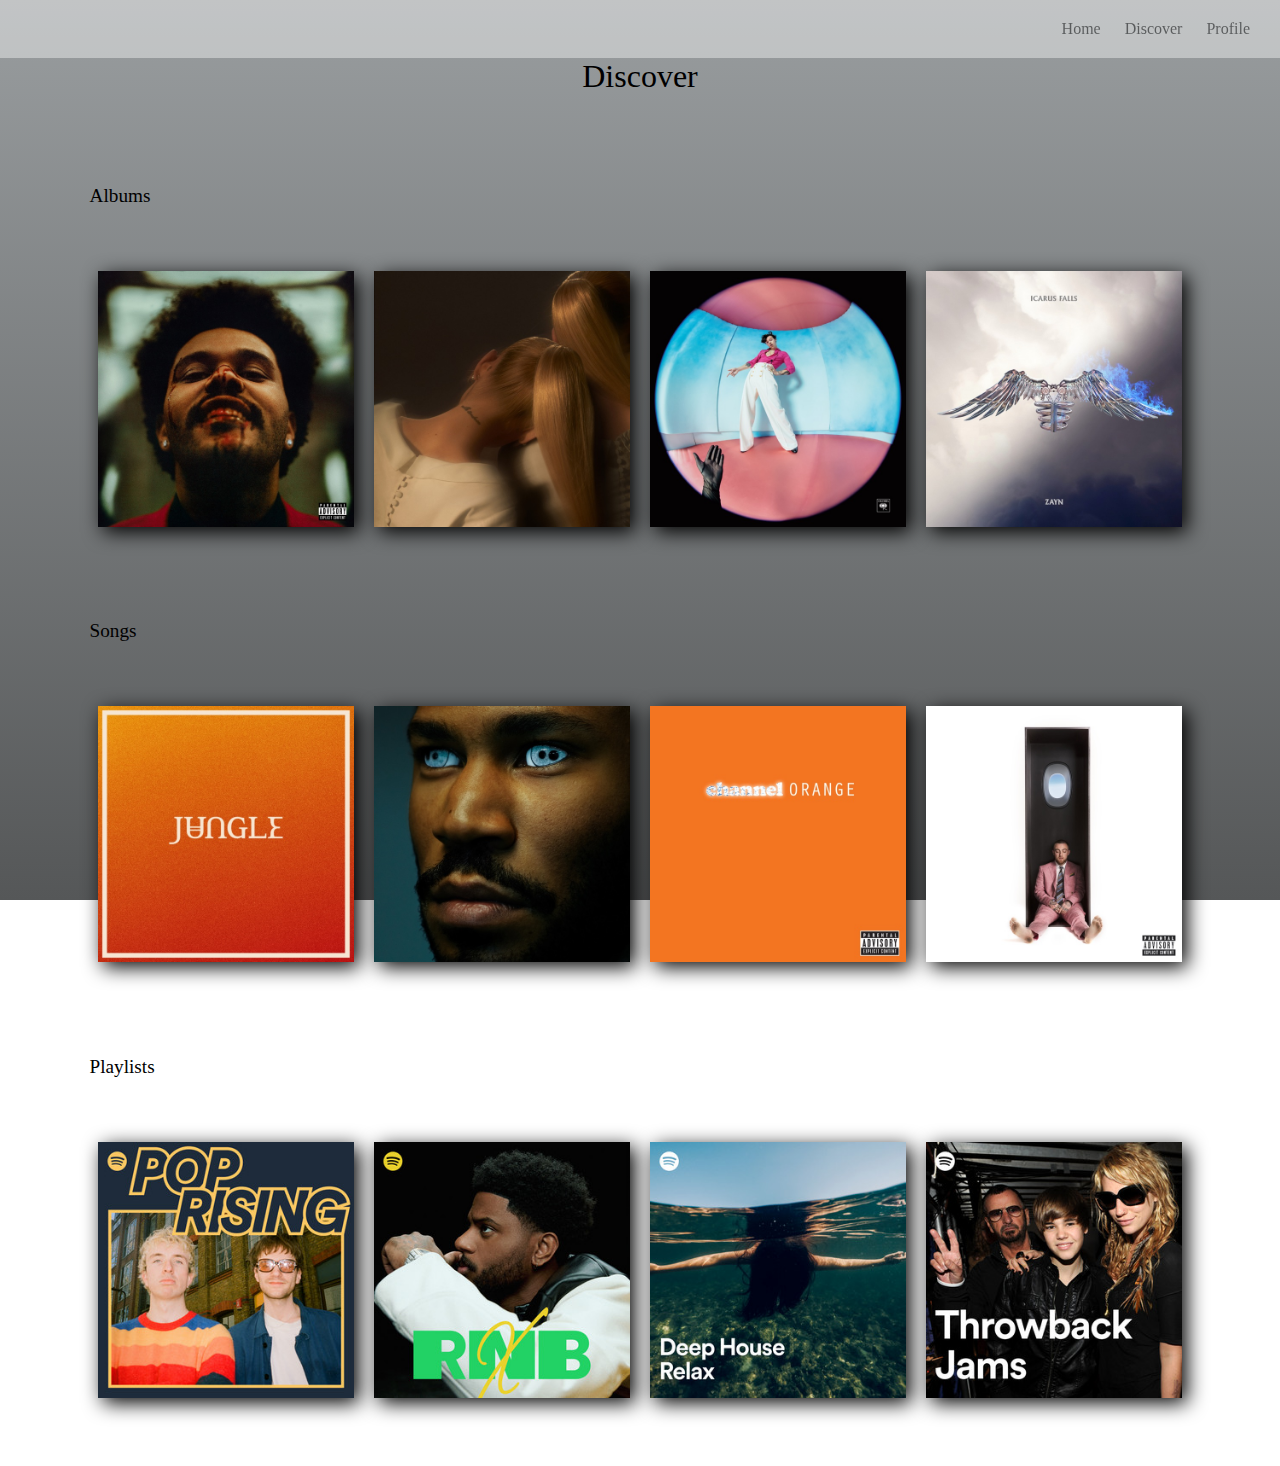
==== discover.html @ 4bcca85a "Add files via upload" ====
<!DOCTYPE html>
<html lang="en">
<head>
    <meta charset="UTF-8">
    <meta name="viewport" content="width=device-width, initial-scale=1.0">
    <title>Discover</title>
    <link rel="stylesheet" type="text/css" href="css/html5reset.css">
    <link rel="stylesheet" type="text/css" href="css/style.css">
</head>
<body>
    <header>
        <a href = "#main" class = "skip">Skip to Main Content</a>
        <nav>
            <ul class="nav">
                <li><a href = "index.html">Home</a></li>
                <li class="active"><a href = "discover.html">Discover</a></li>
                <li><a href = "profile.html">Profile</a></li>
            </ul>
        </nav>
        <h1 class="discovertitle">Discover</h1>
    </header>
    <main id="discovermain">
        <!-- ALBUMS -->
        <h2>Albums</h2>
        <div class="discoverslides">
            <div class="album-prev">
                <a href = "https://open.spotify.com/album/4yP0hdKOZPNshxUOjY0cZj?si=CBdLTTSbSUabPA6vdY2Rcw">
                        <img src="images/afterhours-theweeknd.jpg" alt="Cover of the album After Hours by The Weeknd">
                        <div class="discovertext">
                            <p>After Hours</p>   
                            <p>The Weeknd</p>     
                        </div>       
                </a> 
            </div>
            <div class="album-prev">
                <a href = "https://open.spotify.com/album/5EYKrEDnKhhcNxGedaRQeK?si=cJiSZFLBRou1zi8iPEdjzw">
                    <figure>
                        <img src="images/eternalsunshine-arianagrande.jpg" alt="Cover of the album eternal sunshine by Ariana Grande"> 
                        <div class="discovertext">
                            <p>eternal sunshine</p>
                            <p>Ariana Grande</p>
                        </div>   
                    </figure>
                    
                </a>
            </div>
            <div class="album-prev">
                <a href = "https://open.spotify.com/album/7xV2TzoaVc0ycW7fwBwAml?si=foIWxXt4T5ix0PEd81T6uQ">
                    <img src="images/fineline-harrystyles.jpg" alt="Cover of the album Fine Line by Harry Styles">
                    <div class="discovertext">
                        <p>Fine Line</p>
                        <p>Harry Styles</p>
                    </div>
                </a>
            </div>
            <div class="album-prev">
                <a href = "https://open.spotify.com/album/1DF9B2hfwX4EdgEFwGcRwh?si=0t3xg3t6QH2fwTC3UQyEcg">
                    <img src="images/icarusfalls-zayn.jpg" alt="Cover of the album Icarus Falls by Zayn">    
                    <div class="discovertext">
                        <p>Icarus Falls</p>
                        <p>Zayn</p>
                    </div>
                </a>
            </div>
            <a class="prev" onclick="plusSlides(-1, 0)">&#10094;</a>
            <a class="next" onclick="plusSlides(1, 0)">&#10095;</a>  
        </div>
        <!-- SONGS -->
        <h2>Songs</h2>
        <div class="discoverslides">
            <div class="song-prev">
                <a href = "https://open.spotify.com/track/19kHhX6f6EfLU7rcO3RqjO?si=d80fe03a332344b3">
                    <img src="images/volcano-jungle.jpg" alt="Cover of the album Volcano by Jungle">
                    <div class="discovertext">
                        <p>"Back on 74"</p>
                        <p>Jungle</p>
                    </div>
                </a>
            </div>
            <div class="song-prev">
                <a href = "https://open.spotify.com/track/41SwdQIX8Hy2u6fuEDgvWr?si=2f973de192564b83">
                    <img src="images/bubba-kaytranada.jpg" alt="Cover of the album Bubba by Kaytranada">
                    <div class="discovertext">
                        <p>"10%"</p>
                        <p>Kaytranada</p>
                    </div>
                </a>
            </div>
            <div class="song-prev">
                <a href = "https://open.spotify.com/track/4QhWbupniDd44EDtnh2bFJ?si=84646036526d419c">
                    <img src="images/channelorange-frankocean.jpg" alt="Cover of the album Channel Orange by Frank Ocean">    
                    <div class="discovertext">
                        <p>"Pyramids"</p>
                        <p>Frank Ocean</p>
                    </div>
                </a>    
            </div>
            <div class="song-prev">
                <a href = "https://open.spotify.com/track/01z2fBGB8Hl3Jd3zXe4IXR?si=6aa13f4e1ec7486e">
                    <img src="images/swimming-macmiller.jpg" alt="Cover of the album Swimming by Mac Miller">
                    <div class="discovertext">
                        <p>"Come Back to Earth"</p>
                        <p>Mac Miller</p>
                    </div>
                </a>
            </div>
            <a class="prev" onclick="plusSlides(-1, 1)">&#10094;</a>
            <a class="next" onclick="plusSlides(1, 1)">&#10095;</a>  
        </div>
        <!-- PLAYLISTS -->
        <h2>Playlists</h2>
        <div class="discoverslides">
            <div class="playlist-prev">
                <a href = "https://open.spotify.com/playlist/37i9dQZF1DWUa8ZRTfalHk?si=8f5b1c44360f4165">
                    <img src="images/poprising.jpeg" alt="Cover of the Spotify playlist Pop Rising">
                    <div class="discovertext">
                        <p>Pop Rising</p>
                    </div>    
                </a>              
            </div>
            <div class="playlist-prev">
                <a href = "https://open.spotify.com/playlist/37i9dQZF1DX4SBhb3fqCJd?si=7be5eb3accb44b21">
                    <img src="images/rnbx.jpeg" alt="Cover of the Spotify playlist RnB X">  
                    <div class="discovertext">
                        <p>RnB X</p>
                    </div>  
                </a>  
            </div>
            <div class="playlist-prev">
                <a href = "https://open.spotify.com/playlist/37i9dQZF1DX2TRYkJECvfC?si=702d845ef01b4f5b">
                    <img src="images/deephouserelax.jpeg" alt="Cover of the Spotify playlist Deep House Relax">
                    <div class="discovertext">
                        <p>Deep House Relax</p>
                    </div>    
                </a>               
            </div>
            <div class="playlist-prev">
                <a href = "https://open.spotify.com/playlist/37i9dQZF1DX8ky12eWIvcW?si=7435e820b1b54210">
                    <img src="images/throwbackjams.jpeg" alt="Cover of the Spotify playlist Throwback Jams">   
                    <div class="discovertext">
                        <p>Throwback Jams</p>
                    </div> 
                </a>
                
            </div>
            <a class="prev" onclick="plusSlides(-1, 2)">&#10094;</a>
            <a class="next" onclick="plusSlides(1, 2)">&#10095;</a>  
        </div>
    </main>
    <script src="js/script.js"></script>
</body>
</html>
---- css/style.css ----
/* OVERALL */
body {
    background-image: linear-gradient(#999d9f, #555758);
    background-attachment: fixed;
}

/* Skip to main */
.skip {
    position: absolute;
    overflow: hidden;
    height: 1px;
    width: 1px;
}

.skip:focus {
    text-align: center;
    height: 100%;
    width: 100%;
    text-decoration: none;
    color: black;
    position: relative;
}

/* Navigation */
/* Horizontal */
nav li {
    display: inline;
}

/* Individual tabs */
li a {
    text-decoration: none;
    color: black;
    padding: 10px;
}

/* Whole bar */
ul.nav {
    background-color: white;
    opacity: .4;
    padding: 20px;
    text-align: right;
}

/* MOBILE VIEW */

/* Home */

.review1imgs, .review2imgs {
    margin: 15%;
    position: relative;
    filter: drop-shadow(5px 5px 10px);
}

.feedavatar {
    position: absolute;
    width: 20%;
    bottom: -10px;
    left: -20px;
}

.review1 p, .review2 p {
    display: none;
}

.spotifypreview {
    display: none;
}

/* Discover */

.discovertitle {
    text-align: center;
    font-size: xx-large;
}
* {
    box-sizing: border-box;
}

.discoverslides {
    justify-content: center;
    margin: 5% 10%;
}

.album-prev, .song-prev, .playlist-prev {
    display: none;
}

.prev, .next {
    cursor: pointer;
    position: relative;
    top: 50%;
    width: auto;
    /* padding: 16px;
    margin-top: -22px; */
    color: black;
    font-weight: bold;
    font-size: 18px;
    transition: 0.6s ease;
    border-radius: 0 3px 3px 0;
    user-select: none;
}

.next {
    right: -100%;
    border-radius: 0 3px 3px 0;
}

.prev {
    left: -5%;
    border-radius: 3px 0 0 3px;
}

.discovertext {
    display: none;
}

#discovermain h2 {
    margin: 7% 0 0 0%;
    font-size: larger;
    text-align: center;
}

/* Other Profile */
.profileheader {
    display: grid;
    grid-template-columns: 30% 70%;
    margin: 7%;
    column-gap: 10%;
}

.hiddensongsother, .hiddenalbumsother {
    display: none;
}

.avatar {
    filter: drop-shadow(5px 5px 10px);
}

.otherfavsongs, .otherfavalbums {
    margin: 7%;
}

.otherfavsongs a, .otherfavalbums a {
    text-decoration: none;
    color: black;
}

.otherfavsongs h2, .otherfavalbums h2 {
    font-size: x-large;
}

.otherfavsongs p, .otherfavalbums p {
    text-align: center;
    margin: 5% 10%;
    padding: 5%;
}

.songgrid, .albumgrid {
    margin: 3% 0;
}

/* Review */
.reviewtitle {
    text-align: center;
    font-size: xx-large;
    margin: 20px;
}

.reviewheader {
    display: grid;
    grid-template-rows: 400px 200px;
    justify-items: center;
    align-items: center;
}

.albumreviewcover img {
    width: 300px;
    filter: drop-shadow(5px 5px 10px);
}

.stats {
    display: grid;
    grid-row: 1/3 1/3 1/3;
    background-color: gray;
}

/* My Profile */
.profileheader {
    display: grid;
    grid-template-columns: 30% 70%;
    margin: 7%;
    column-gap: 7%;
    align-items: center;
}

.hiddensongsother, .hiddenalbumsother {
    display: none;
}

.avatar {
    filter: drop-shadow(5px 5px 10px);
}

.otherfavsongs, .otherfavalbums {
    margin: 7%;
}

.otherfavsongs a, .otherfavalbums a {
    text-decoration: none;
    color: black;
}

.otherfavsongs h2, .otherfavalbums h2 {
    font-size: x-large;
}

.otherfavsongs p, .otherfavalbums p {
    background-color: lightgray;
    text-align: center;
    margin: 5% 10%;
    padding: 5%;
}

.button {
    display: flex;
    justify-content: center;
}
.addbutton {
    width: 70px;
    height: 70px;
    border-radius: 50%;
    font-size: x-large;
}

/* TABLET VIEW */
@media screen and (min-width: 768px) {
    /* Home */
    .review1, .review2 {
        display: grid;
        grid-template-columns: 50% 50%;
        justify-items: center;
    }
    .review1 p, .review2 p {
        display: block;
        position: relative;
        top: 20%;
    }

    /* Discover */
    .discoverslides {
        display: grid;
        grid-template-columns: 25% 25% 25% 25%;
        justify-content: center;
        column-gap: 20px;
    }

    .album-prev, .song-prev, .playlist-prev {
        display: block;
        filter: drop-shadow(5px 5px 10px);
    }

    .prev, .next {
        display: none;
    }

    #discovermain h2 {
        text-align: left;
        margin: 7% 0 0 7%;
    }

    /* Other Profile */

    .hiddensongsother, .hiddenalbumsother {
        display: block;
    }

    .songgrid, .albumgrid {
        display: grid;
        grid-template-columns: 50% 50%;
        column-gap: 20px;
        align-items: center;
    }

    .profileheader {
        justify-content: left;
        grid-template-columns: 100px 100px;
        margin: 3% 0 0 7%;
        column-gap: 10px;
    }

    /* Review */
    .reviewheader {
        grid-template-columns: 50% 50%;
        grid-template-rows: 100%;
        margin: 0 200px;
    }

    /* My Profile */
}

/* DESKTOP VIEW */
@media screen and (min-width: 992px) {
    /* Home */
    .indexmain {
        margin: 0 10%;
    }
    .spotifypreview {
        display: block;
    }
    .review1, .review2 {
        align-items: center;
    }

    .review1imgs, .review2imgs {
        grid-row: 1 / 3;
    }

    /* Discover */
    .album-prev img, .song-prev img, .playlist-prev img{
        position: relative;
        z-index: 1;
        /* display: inline-block; */
    }
    .discovertext {
        width: 100%;
        height: 75px;
        text-align: center;
        background-color: darkgray;
        opacity: 0.5;
    }

    .discovertext p {
        opacity: 1;
        color: black;
    }

    .album-prev img:hover + .discovertext, .song-prev img:hover + .discovertext, .playlist-prev img:hover + .discovertext {
        display: inline;
        z-index: 2;
        position: absolute;
        bottom: 1%;
        left: 0%;
    }

    /* Other Profile */
    .frame {
        display: grid;
        grid-template-columns: 50% 50%;
    }

    /* Review */

    /* My Profile */
}
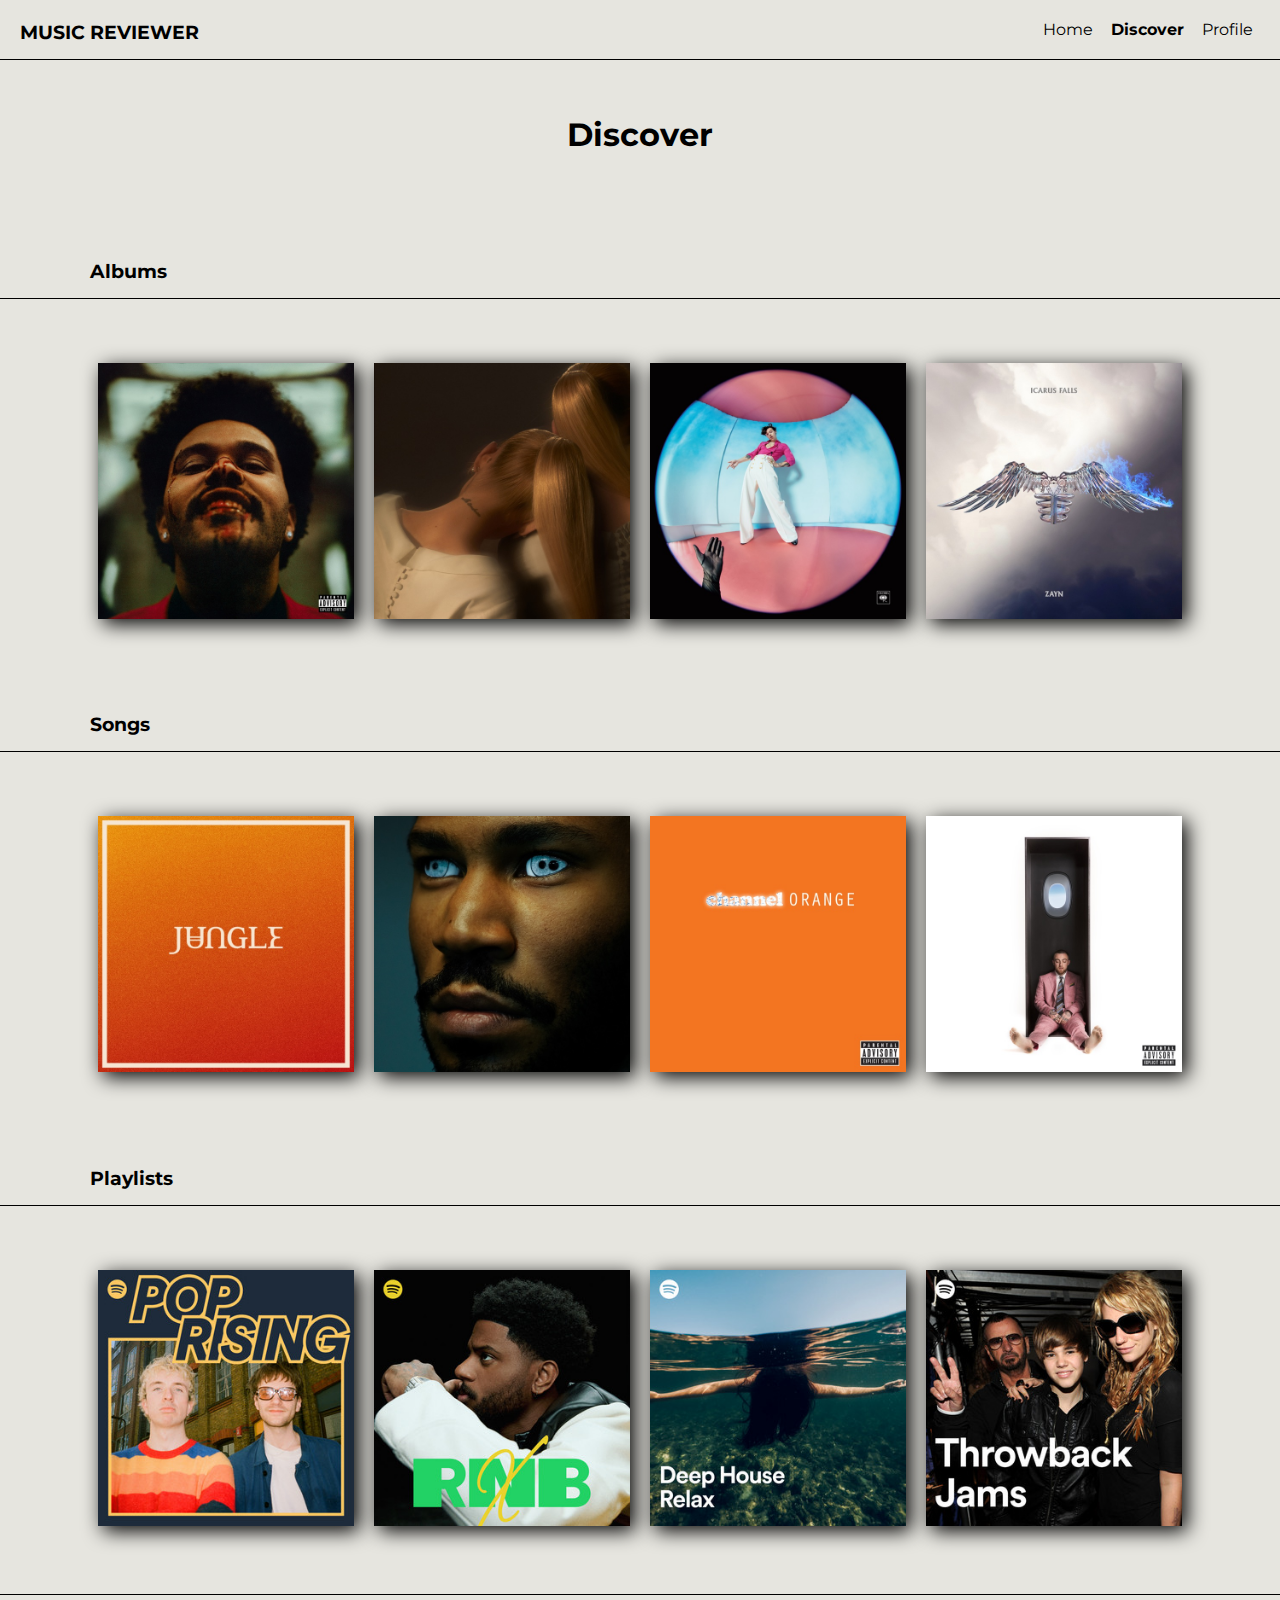
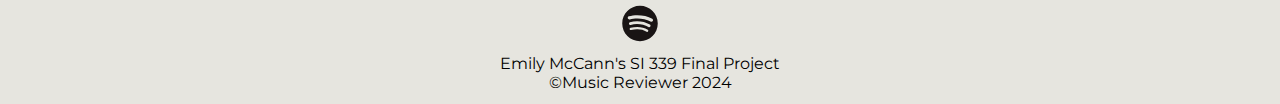
==== commit 8de7678d: "Add files via upload" ====
--- a/discover.html
+++ b/discover.html
@@ -6,29 +6,36 @@
     <title>Discover</title>
     <link rel="stylesheet" type="text/css" href="css/html5reset.css">
     <link rel="stylesheet" type="text/css" href="css/style.css">
+    <!-- Fonts -->
+    <link rel="preconnect" href="https://fonts.googleapis.com">
+    <link rel="preconnect" href="https://fonts.gstatic.com" crossorigin>
+    <link href="https://fonts.googleapis.com/css2?family=Montserrat:ital,wght@0,100..900;1,100..900&display=swap" rel="stylesheet">
 </head>
 <body>
     <header>
         <a href = "#main" class = "skip">Skip to Main Content</a>
         <nav>
             <ul class="nav">
+                <li id="title">MUSIC REVIEWER</li>
                 <li><a href = "index.html">Home</a></li>
                 <li class="active"><a href = "discover.html">Discover</a></li>
                 <li><a href = "profile.html">Profile</a></li>
             </ul>
-        </nav>
-        <h1 class="discovertitle">Discover</h1>
+        </nav>              
+        
     </header>
     <main id="discovermain">
+        <h1 class="discovertitle">Discover</h1>        
         <!-- ALBUMS -->
-        <h2>Albums</h2>
+        <div id="albumheader">
+            <h2>Albums</h2>
+        </div>
         <div class="discoverslides">
             <div class="album-prev">
                 <a href = "https://open.spotify.com/album/4yP0hdKOZPNshxUOjY0cZj?si=CBdLTTSbSUabPA6vdY2Rcw">
                         <img src="images/afterhours-theweeknd.jpg" alt="Cover of the album After Hours by The Weeknd">
                         <div class="discovertext">
-                            <p>After Hours</p>   
-                            <p>The Weeknd</p>     
+                            <p>After Hours<br>The Weeknd</p>     
                         </div>       
                 </a> 
             </div>
@@ -37,8 +44,7 @@
                     <figure>
                         <img src="images/eternalsunshine-arianagrande.jpg" alt="Cover of the album eternal sunshine by Ariana Grande"> 
                         <div class="discovertext">
-                            <p>eternal sunshine</p>
-                            <p>Ariana Grande</p>
+                            <p>eternal sunshine<br>Ariana Grande</p>
                         </div>   
                     </figure>
                     
@@ -48,8 +54,7 @@
                 <a href = "https://open.spotify.com/album/7xV2TzoaVc0ycW7fwBwAml?si=foIWxXt4T5ix0PEd81T6uQ">
                     <img src="images/fineline-harrystyles.jpg" alt="Cover of the album Fine Line by Harry Styles">
                     <div class="discovertext">
-                        <p>Fine Line</p>
-                        <p>Harry Styles</p>
+                        <p>Fine Line<br>Harry Styles</p>
                     </div>
                 </a>
             </div>
@@ -57,8 +62,7 @@
                 <a href = "https://open.spotify.com/album/1DF9B2hfwX4EdgEFwGcRwh?si=0t3xg3t6QH2fwTC3UQyEcg">
                     <img src="images/icarusfalls-zayn.jpg" alt="Cover of the album Icarus Falls by Zayn">    
                     <div class="discovertext">
-                        <p>Icarus Falls</p>
-                        <p>Zayn</p>
+                        <p>Icarus Falls<br>Zayn</p>
                     </div>
                 </a>
             </div>
@@ -66,14 +70,15 @@
             <a class="next" onclick="plusSlides(1, 0)">&#10095;</a>  
         </div>
         <!-- SONGS -->
-        <h2>Songs</h2>
+        <div id="songheader">
+            <h2>Songs</h2>
+        </div>
         <div class="discoverslides">
             <div class="song-prev">
                 <a href = "https://open.spotify.com/track/19kHhX6f6EfLU7rcO3RqjO?si=d80fe03a332344b3">
                     <img src="images/volcano-jungle.jpg" alt="Cover of the album Volcano by Jungle">
                     <div class="discovertext">
-                        <p>"Back on 74"</p>
-                        <p>Jungle</p>
+                        <p>"Back on 74"<br>Jungle</p>
                     </div>
                 </a>
             </div>
@@ -81,8 +86,7 @@
                 <a href = "https://open.spotify.com/track/41SwdQIX8Hy2u6fuEDgvWr?si=2f973de192564b83">
                     <img src="images/bubba-kaytranada.jpg" alt="Cover of the album Bubba by Kaytranada">
                     <div class="discovertext">
-                        <p>"10%"</p>
-                        <p>Kaytranada</p>
+                        <p>"10%"<br>Kaytranada</p>
                     </div>
                 </a>
             </div>
@@ -90,8 +94,7 @@
                 <a href = "https://open.spotify.com/track/4QhWbupniDd44EDtnh2bFJ?si=84646036526d419c">
                     <img src="images/channelorange-frankocean.jpg" alt="Cover of the album Channel Orange by Frank Ocean">    
                     <div class="discovertext">
-                        <p>"Pyramids"</p>
-                        <p>Frank Ocean</p>
+                        <p>"Pyramids"<br>Frank Ocean</p>
                     </div>
                 </a>    
             </div>
@@ -99,8 +102,7 @@
                 <a href = "https://open.spotify.com/track/01z2fBGB8Hl3Jd3zXe4IXR?si=6aa13f4e1ec7486e">
                     <img src="images/swimming-macmiller.jpg" alt="Cover of the album Swimming by Mac Miller">
                     <div class="discovertext">
-                        <p>"Come Back to Earth"</p>
-                        <p>Mac Miller</p>
+                        <p>"Come Back to Earth"<br>Mac Miller</p>
                     </div>
                 </a>
             </div>
@@ -108,7 +110,9 @@
             <a class="next" onclick="plusSlides(1, 1)">&#10095;</a>  
         </div>
         <!-- PLAYLISTS -->
-        <h2>Playlists</h2>
+        <div id="playlistheader">
+            <h2>Playlists</h2>    
+        </div>
         <div class="discoverslides">
             <div class="playlist-prev">
                 <a href = "https://open.spotify.com/playlist/37i9dQZF1DWUa8ZRTfalHk?si=8f5b1c44360f4165">
@@ -147,6 +151,12 @@
             <a class="next" onclick="plusSlides(1, 2)">&#10095;</a>  
         </div>
     </main>
-    <script src="js/script.js"></script>
+    <script src="js/discover.js"></script>
+    <footer>
+        <div a="https://open.spotify.com/">
+            <img id="logo" src="images/spotifylogo.svg" alt="Spotify logo">    
+        </div>
+        <p>Emily McCann's SI 339 Final Project<br>©Music Reviewer 2024</p>
+    </footer>
 </body>
 </html>--- a/css/style.css
+++ b/css/style.css
@@ -1,7 +1,8 @@
 /* OVERALL */
 body {
-    background-image: linear-gradient(#999d9f, #555758);
+    background-color: #e6e5df;
     background-attachment: fixed;
+    font-family: "Montserrat";
 }
 
 /* Skip to main */
@@ -31,22 +32,81 @@
 li a {
     text-decoration: none;
     color: black;
-    padding: 10px;
+    padding: 7px;
+}
+
+li a:hover, img:hover {
+    cursor:url("data:image/svg+xml;utf8,<svg xmlns='http://www.w3.org/2000/svg'  width='30' height='36' viewport='0 0 100 100' style='fill:black;font-size:18px;'><text y='50%'>🎶</text></svg>") 16 0,auto;
+}
+
+li a:hover {
+    border-bottom: 4px solid #E69B41;
+}
+
+/* Active tab */
+li.active {
+    font-weight: bold;
 }
 
 /* Whole bar */
 ul.nav {
-    background-color: white;
-    opacity: .4;
     padding: 20px;
     text-align: right;
+    border-bottom: 1px solid black;
+}
+footer {
+    border-top: 1px solid black;
+    height: 100px;
+    display: flex;
+    justify-content: center;
+    margin-bottom: 10px;
+    align-items: center;
+    text-align: center;
+    flex-direction: column;
+}
+
+#logo {
+    width: 80px;
+}
+
+#title {
+    float: left;
+    font-size: larger;
+    font-weight: bold;
 }
 
 /* MOBILE VIEW */
 
 /* Home */
 
-.review1imgs, .review2imgs {
+.indexmain {
+    display: grid;
+    justify-items: center;
+}
+
+#aboutbutton {
+    width: 100px;
+    background-color: transparent;
+    border-radius: 10px;
+    border: 1px solid black;
+    height: 30px;
+    text-align: center;
+    font-size: 20px;
+    margin: 40px 10%;
+    
+}
+
+#aboutbutton:hover {
+    background-color: #00917A;
+}
+
+#explain {
+    display: none;
+    text-align: center;
+    margin: 40px 10%;
+}
+
+.review1imgs, .review2imgs, .review3imgs {
     margin: 15%;
     position: relative;
     filter: drop-shadow(5px 5px 10px);
@@ -54,12 +114,14 @@
 
 .feedavatar {
     position: absolute;
+    z-index: 2;
     width: 20%;
     bottom: -10px;
     left: -20px;
-}
-
-.review1 p, .review2 p {
+    filter: drop-shadow(5px 5px 10px black);
+}
+
+.review1 p, .review2 p, .review3 p {
     display: none;
 }
 
@@ -67,14 +129,39 @@
     display: none;
 }
 
+.popout {
+    position: absolute;
+    bottom: 1%;
+    left: -5%;
+    opacity: 0;
+    background-color: #00917A;
+    padding: 5px 5px 5px 30px;
+    transition: left 1s, opacity 0.5s;
+}
+
+.popouthover {
+    bottom: 1%;
+    left: 11%;
+    opacity: 1;
+}
+
+
 /* Discover */
 
 .discovertitle {
     text-align: center;
     font-size: xx-large;
+    margin-top: 40px;
+    font-weight: bold;
+    border-radius: 20px;
+    padding: 15px;
 }
 * {
     box-sizing: border-box;
+}
+
+#discovermain h2 {
+    font-weight: bold;
 }
 
 .discoverslides {
@@ -84,15 +171,14 @@
 
 .album-prev, .song-prev, .playlist-prev {
     display: none;
+    filter: drop-shadow(5px 5px 10px);
 }
 
 .prev, .next {
     cursor: pointer;
     position: relative;
-    top: 50%;
-    width: auto;
-    /* padding: 16px;
-    margin-top: -22px; */
+    /* top: 100%; */
+    /* width: auto; */
     color: black;
     font-weight: bold;
     font-size: 18px;
@@ -103,6 +189,7 @@
 
 .next {
     right: -100%;
+    bottom: inherit;
     border-radius: 0 3px 3px 0;
 }
 
@@ -121,12 +208,59 @@
     text-align: center;
 }
 
+#albumheader, #songheader, #playlistheader {
+    background-color: #e6e5df;
+    border-bottom: 1px solid black;
+    position: sticky;
+    z-index: 2;
+    top: 0;
+    height: 40px;
+}
+
+.playlist-prev img{
+    width: 100%;
+}
+
 /* Other Profile */
+
+.overallprofileheader {
+    display: grid;
+    grid-template-columns: 40% 60%;
+    margin: 100px;
+}
 .profileheader {
     display: grid;
-    grid-template-columns: 30% 70%;
-    margin: 7%;
-    column-gap: 10%;
+    grid-template-columns: 100px 200px;
+    /* margin: 100px; */
+    column-gap: 10px;
+    align-items: center;
+}
+
+.dropdown2 {
+    width: 100px;
+    justify-self: right;
+}
+
+#friendsbutton2 {
+    background-color: transparent;
+    border: 1px solid black;
+    padding: 5px;
+    text-align: center;
+    width: 100%;
+    vertical-align: middle;
+}
+
+.dropdown2 a {
+    background-color: #E69B41;
+    width: 150px;
+    display: block;
+    padding: 5px 0 5px 5px;
+    text-decoration: none;
+    color: black;
+}
+
+#menu2 {
+    display: none;
 }
 
 .hiddensongsother, .hiddenalbumsother {
@@ -135,6 +269,11 @@
 
 .avatar {
     filter: drop-shadow(5px 5px 10px);
+    border: 2px solid black;
+    border-radius: 100%;
+    height: 100px;
+    width: 100px;
+    object-fit: cover;
 }
 
 .otherfavsongs, .otherfavalbums {
@@ -164,7 +303,8 @@
 .reviewtitle {
     text-align: center;
     font-size: xx-large;
-    margin: 20px;
+    margin-top: 20px;
+    margin-bottom: 10px;
 }
 
 .reviewheader {
@@ -182,16 +322,94 @@
 .stats {
     display: grid;
     grid-row: 1/3 1/3 1/3;
-    background-color: gray;
+    row-gap: 20px;
+    height: 100%;
+    align-items: center;
+    justify-items: center;
+}
+
+#artistnamereview {
+    text-align: center;
+    margin-bottom: 40px;
+}
+
+.reviews {
+    display: grid;
+    justify-content: center;
+    margin: 50px 0 50px 0;
+    row-gap: 50px;
+    /* filter: drop-shadow(5px 5px 10px); */
+    text-align: center;
+    align-items: center;
+    justify-items: center;
+}
+
+.reviews p {
+    height: 100%;
+    /* background-color: rgba(255, 255, 255, 0.2); */
+    border: 0.5px solid black;
+    border-radius: 10px;
+    margin: 0% 20%;
+    padding: 2%;
+}
+
+.reviews p:hover {
+    background-color: #00917A;
+}
+
+.hiddenreview {
+    display: none;
+}
+
+#showbutton {
+    width: 200px;
 }
 
 /* My Profile */
+
+.overallprofileheader {
+    display: grid;
+    grid-template-columns: 40% 60%;
+    margin: 100px;
+}
 .profileheader {
     display: grid;
-    grid-template-columns: 30% 70%;
-    margin: 7%;
-    column-gap: 7%;
+    grid-template-columns: 100px 200px;
+    /* margin: 100px; */
+    column-gap: 10px;
     align-items: center;
+}
+
+.dropdown1 {
+    width: 100px;
+    justify-self: right;
+}
+
+#friendsbutton1 {
+    background-color: transparent;
+    border: 1px solid black;
+    padding: 5px;
+    text-align: center;
+    width: 100%;
+    vertical-align: middle;
+}
+
+.dropdown1 a {
+    background-color: #E69B41;
+    width: 150px;
+    display: block;
+    padding: 5px 0 5px 5px;
+    text-decoration: none;
+    color: black;
+}
+
+#menu1 {
+    display: none;
+}
+
+.profileheader h1 {
+    font-weight: 600;
+    font-size: x-large;
 }
 
 .hiddensongsother, .hiddenalbumsother {
@@ -203,7 +421,8 @@
 }
 
 .otherfavsongs, .otherfavalbums {
-    margin: 7%;
+    margin: 100px;
+    justify-content: center;
 }
 
 .otherfavsongs a, .otherfavalbums a {
@@ -231,21 +450,25 @@
     height: 70px;
     border-radius: 50%;
     font-size: x-large;
+    border: 1px solid black;
+    background-color: #e6e5df;
 }
 
 /* TABLET VIEW */
 @media screen and (min-width: 768px) {
     /* Home */
-    .review1, .review2 {
+    .review1, .review2, .review3 {
         display: grid;
         grid-template-columns: 50% 50%;
-        justify-items: center;
-    }
-    .review1 p, .review2 p {
+        justify-items: start;
+        margin: 0px 50px;
+    }
+    .review1 p, .review2 p, .review3 p {
         display: block;
         position: relative;
         top: 20%;
     }
+
 
     /* Discover */
     .discoverslides {
@@ -257,7 +480,6 @@
 
     .album-prev, .song-prev, .playlist-prev {
         display: block;
-        filter: drop-shadow(5px 5px 10px);
     }
 
     .prev, .next {
@@ -280,13 +502,7 @@
         grid-template-columns: 50% 50%;
         column-gap: 20px;
         align-items: center;
-    }
-
-    .profileheader {
-        justify-content: left;
-        grid-template-columns: 100px 100px;
-        margin: 3% 0 0 7%;
-        column-gap: 10px;
+        justify-content: center;
     }
 
     /* Review */
@@ -308,11 +524,11 @@
     .spotifypreview {
         display: block;
     }
-    .review1, .review2 {
+    .review1, .review2, .review3 {
         align-items: center;
     }
 
-    .review1imgs, .review2imgs {
+    .review1imgs, .review2imgs, .review3imgs {
         grid-row: 1 / 3;
     }
 
@@ -324,19 +540,25 @@
     }
     .discovertext {
         width: 100%;
-        height: 75px;
+        height: 25%;
+        background-color: rgba(230, 155, 65, 0.5);
+        position: relative;
         text-align: center;
-        background-color: darkgray;
-        opacity: 0.5;
+        place-items: center;
+        justify-content: center;
     }
 
     .discovertext p {
         opacity: 1;
         color: black;
+        font-size: large;
+        position: absolute;
+        line-height: 1.5;
+        font-weight: 500;
     }
 
     .album-prev img:hover + .discovertext, .song-prev img:hover + .discovertext, .playlist-prev img:hover + .discovertext {
-        display: inline;
+        display: flex;
         z-index: 2;
         position: absolute;
         bottom: 1%;
